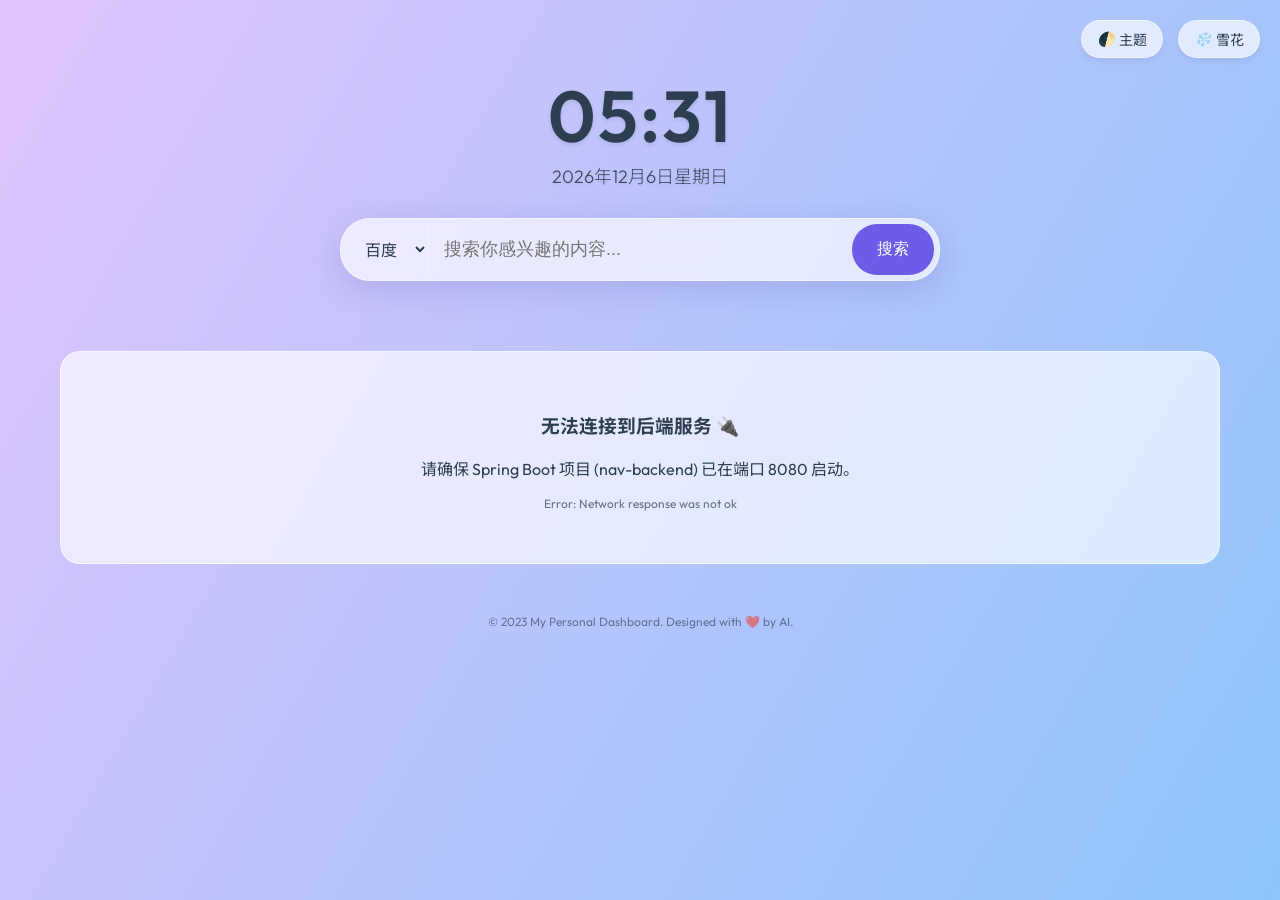
==== backend/src/main/resources/static/index.html @ 3fa12886 "Initial commit: Spring Boot navigation application with MySQL backend" ====
<!DOCTYPE html>
<html lang="zh-CN">

<head>
    <meta charset="UTF-8">
    <title>我的个人导航 | My Dashboard</title>
    <meta name="viewport" content="width=device-width, initial-scale=1">
    <!-- 引入 Google Fonts -->
    <link
        href="https://fonts.googleapis.com/css2?family=Noto+Sans+SC:wght@300;400;500;700&family=Outfit:wght@300;400;600&display=swap"
        rel="stylesheet">

    <style>
        :root {
            /* 白天主题 */
            --bg: linear-gradient(120deg, #e0c3fc 0%, #8ec5fc 100%);
            --text: #2c3e50;
            --glass-bg: rgba(255, 255, 255, 0.65);
            --glass-border: rgba(255, 255, 255, 0.5);
            --card-hover: rgba(255, 255, 255, 0.85);
            --nav-active: rgba(255, 255, 255, 0.9);
            --shadow: 0 8px 32px 0 rgba(31, 38, 135, 0.15);
            --snow-color: rgba(255, 255, 255, 0.8);
            --accent: #6c5ce7;
        }

        /* 夜间主题 */
        body.dark {
            --bg: linear-gradient(120deg, #0f2027 0%, #203a43 50%, #2c5364 100%);
            --text: #ecf0f1;
            --glass-bg: rgba(255, 255, 255, 0.08);
            --glass-border: rgba(255, 255, 255, 0.1);
            --card-hover: rgba(255, 255, 255, 0.15);
            --nav-active: rgba(255, 255, 255, 0.2);
            --shadow: 0 8px 32px 0 rgba(0, 0, 0, 0.3);
            --snow-color: rgba(255, 255, 255, 0.6);
            --accent: #a29bfe;
        }

        * {
            box-sizing: border-box;
        }

        body {
            margin: 0;
            font-family: 'Outfit', 'Noto Sans SC', sans-serif;
            background: var(--bg);
            background-attachment: fixed;
            color: var(--text);
            min-height: 100vh;
            transition: background 0.5s, color 0.5s;
            display: flex;
            flex-direction: column;
            align-items: center;
        }

        /* 顶部控制栏 */
        .top-controls {
            position: absolute;
            top: 20px;
            right: 20px;
            display: flex;
            gap: 15px;
            z-index: 100;
        }

        .control-btn {
            background: var(--glass-bg);
            padding: 8px 15px;
            border-radius: 20px;
            cursor: pointer;
            backdrop-filter: blur(8px);
            border: 1px solid var(--glass-border);
            transition: 0.3s;
            font-size: 14px;
            display: flex;
            align-items: center;
            gap: 5px;
            box-shadow: 0 4px 6px rgba(0, 0, 0, 0.05);
        }

        .control-btn:hover {
            transform: translateY(-2px);
            background: var(--card-hover);
        }

        /* 主容器 */
        .container {
            width: 100%;
            max-width: 1200px;
            padding: 40px 20px;
            display: flex;
            flex-direction: column;
            align-items: center;
            z-index: 1;
        }

        /* 时钟组件 */
        .clock-container {
            text-align: center;
            margin-bottom: 30px;
            margin-top: 40px;
            text-shadow: 0 2px 4px rgba(0, 0, 0, 0.1);
        }

        .time {
            font-size: 72px;
            font-weight: 600;
            letter-spacing: 2px;
            line-height: 1;
        }

        .date {
            font-size: 18px;
            margin-top: 10px;
            opacity: 0.9;
            font-weight: 300;
        }

        /* 搜索组件 */
        .search-container {
            width: 100%;
            max-width: 600px;
            margin-bottom: 40px;
            position: relative;
        }

        .search-box {
            display: flex;
            background: var(--glass-bg);
            backdrop-filter: blur(10px);
            border-radius: 30px;
            padding: 5px;
            box-shadow: var(--shadow);
            border: 1px solid var(--glass-border);
            transition: 0.3s;
        }

        .search-box:focus-within {
            transform: scale(1.02);
            box-shadow: 0 8px 40px rgba(0, 0, 0, 0.15);
            background: var(--card-hover);
        }

        .search-engine-select {
            background: transparent;
            border: none;
            color: var(--text);
            padding: 0 15px;
            font-size: 16px;
            cursor: pointer;
            border-right: 1px solid var(--glass-border);
            outline: none;
            font-family: inherit;
        }

        .search-input {
            flex: 1;
            background: transparent;
            border: none;
            padding: 15px;
            font-size: 18px;
            color: var(--text);
            outline: none;
        }

        .search-btn {
            background: var(--accent);
            color: white;
            border: none;
            padding: 0 25px;
            border-radius: 25px;
            cursor: pointer;
            font-size: 16px;
            transition: 0.3s;
        }

        .search-btn:hover {
            opacity: 0.9;
        }

        /* 导航分类 */
        .nav-bar {
            display: flex;
            flex-wrap: wrap;
            justify-content: center;
            gap: 15px;
            margin-bottom: 30px;
        }

        .nav-item {
            padding: 10px 20px;
            background: var(--glass-bg);
            border-radius: 15px;
            cursor: pointer;
            backdrop-filter: blur(5px);
            border: 1px solid var(--glass-border);
            transition: all 0.3s ease;
            font-size: 15px;
            font-weight: 500;
        }

        .nav-item:hover {
            transform: translateY(-3px);
            background: var(--card-hover);
        }

        .nav-item.active {
            background: var(--nav-active);
            color: var(--accent);
            font-weight: 700;
            box-shadow: var(--shadow);
            border-color: var(--accent);
        }

        /* 卡片网格 */
        .links {
            width: 100%;
            display: grid;
            grid-template-columns: repeat(auto-fill, minmax(240px, 1fr));
            gap: 25px;
            perspective: 1000px;
        }

        .card {
            background: var(--glass-bg);
            border-radius: 20px;
            padding: 25px;
            backdrop-filter: blur(8px);
            border: 1px solid var(--glass-border);
            transition: all 0.4s cubic-bezier(0.175, 0.885, 0.32, 1.275);
            cursor: pointer;
            position: relative;
            overflow: hidden;
            display: flex;
            flex-direction: column;
            gap: 8px;
        }

        .card::before {
            content: '';
            position: absolute;
            top: 0;
            left: 0;
            width: 100%;
            height: 100%;
            background: linear-gradient(45deg, transparent, rgba(255, 255, 255, 0.1), transparent);
            transform: translateX(-100%);
            transition: 0.5s;
        }

        .card:hover::before {
            transform: translateX(100%);
        }

        .card:hover {
            transform: translateY(-10px) scale(1.02);
            background: var(--card-hover);
            box-shadow: var(--shadow);
            border-color: var(--accent);
        }

        .card-icon {
            font-size: 24px;
            margin-bottom: 5px;
        }

        .card-title {
            font-size: 18px;
            font-weight: 700;
            color: var(--text);
        }

        .card-desc {
            font-size: 13px;
            opacity: 0.7;
            line-height: 1.4;
        }

        /* 雪花容器 */
        .snow-container {
            pointer-events: none;
            position: fixed;
            top: 0;
            left: 0;
            width: 100%;
            height: 100%;
            z-index: 0;
        }

        .snowflake {
            position: absolute;
            top: -20px;
            color: var(--snow-color);
            user-select: none;
            pointer-events: none;
            animation-name: snowfall;
            animation-timing-function: linear;
            animation-iteration-count: infinite;
        }

        @keyframes snowfall {
            to {
                transform: translateY(105vh);
            }
        }

        @keyframes fadeIn {
            from {
                opacity: 0;
                transform: translateY(10px);
            }

            to {
                opacity: 1;
                transform: translateY(0);
            }
        }

        /* 底部 */
        footer {
            margin-top: 50px;
            font-size: 12px;
            opacity: 0.6;
            text-align: center;
            padding-bottom: 20px;
        }

        /* 移动端适配 */
        @media (max-width: 768px) {
            .container {
                padding: 20px 15px;
            }

            .time {
                font-size: 42px;
            }

            .date {
                font-size: 14px;
            }

            .search-container {
                width: 100%;
                margin-bottom: 25px;
            }

            .search-input {
                padding: 12px;
                font-size: 16px;
            }

            .search-btn {
                padding: 0 15px;
                font-size: 14px;
            }

            .nav-bar {
                gap: 10px;
                overflow-x: auto;
                flex-wrap: nowrap;
                justify-content: flex-start;
                width: 100%;
                padding-bottom: 10px;
                margin-bottom: 20px;
                -webkit-overflow-scrolling: touch;
            }

            .nav-bar::-webkit-scrollbar {
                display: none;
            }

            .nav-item {
                flex-shrink: 0;
                white-space: nowrap;
                padding: 8px 16px;
                font-size: 14px;
            }

            .links {
                grid-template-columns: repeat(2, 1fr);
                gap: 12px;
            }

            .card {
                padding: 15px;
            }

            .card-icon {
                font-size: 20px;
            }

            .card-title {
                font-size: 15px;
            }

            .card-desc {
                font-size: 12px;
                display: -webkit-box;
                -webkit-line-clamp: 2;
                line-clamp: 2;
                -webkit-box-orient: vertical;
                overflow: hidden;
            }

            .top-controls {
                top: 15px;
                right: 15px;
            }

            .control-btn {
                padding: 6px 10px;
            }

            .control-btn span {
                display: none;
            }
        }

        @media (max-width: 375px) {
            .time {
                font-size: 36px;
            }

            .links {
                grid-template-columns: 1fr;
            }
        }
    </style>
</head>

<body>

    <!-- 雪花层 -->
    <div class="snow-container" id="snow"></div>

    <!-- 顶部控制按钮 -->
    <div class="top-controls">
        <div class="control-btn" id="toggleTheme" title="切换主题">
            <i>🌓</i> <span>主题</span>
        </div>
        <div class="control-btn" id="toggleSnow" title="切换雪花">
            <i>❄️</i> <span>雪花</span>
        </div>
    </div>

    <div class="container">
        <!-- 时钟 -->
        <div class="clock-container">
            <div class="time" id="clock">00:00</div>
            <div class="date" id="date">2023年1月1日 星期日</div>
        </div>

        <!-- 搜索框 -->
        <div class="search-container">
            <div class="search-box">
                <select class="search-engine-select" id="searchEngine">
                    <option value="baidu">百度</option>
                    <option value="bing">Bing</option>
                    <option value="google">谷歌</option>
                </select>
                <input type="text" class="search-input" id="searchInput" placeholder="搜索你感兴趣的内容..." autocomplete="off">
                <button class="search-btn" id="searchBtn">搜索</button>
            </div>
        </div>

        <!-- 分类导航（将由 JavaScript 动态生成） -->
        <div class="nav-bar">
            <!-- 导航项将从数据库动态加载 -->
        </div>

        <!-- 链接卡片容器 -->
        <div class="links" id="linksContainer">
            <!-- 卡片将通过 JS 动态生成 -->
        </div>

        <footer>
            &copy; 2023 My Personal Dashboard. Designed with ❤️ by AI.
        </footer>
    </div>

    <script>
        /* --- 数据配置 (从后端获取) --- */
        let navData = [];
        const linksContainer = document.getElementById('linksContainer');
        const navBar = document.querySelector('.nav-bar');

        // 获取后端数据并动态生成导航栏
        async function fetchNavData() {
            try {
                // 使用相对路径，自动连接同域名的后端
                const response = await fetch('/api/nav');
                if (!response.ok) {
                    throw new Error('Network response was not ok');
                }
                navData = await response.json();

                // 动态生成导航栏
                generateNavBar();

                // 渲染第一个分类的数据（如果有数据）
                if (navData.length > 0) {
                    renderCards(navData[0].name);
                }
            } catch (error) {
                console.error('Error fetching navigation data:', error);
                linksContainer.innerHTML = `
                    <div style="grid-column: 1 / -1; text-align: center; padding: 40px; color: var(--text); background: var(--glass-bg); border-radius: 20px; border: 1px solid var(--glass-border);">
                        <h3>无法连接到后端服务 🔌</h3>
                        <p>请确保 Spring Boot 项目 (nav-backend) 已在端口 8080 启动。</p>
                        <p style="font-size: 12px; opacity: 0.7; margin-top: 10px;">Error: ${error.message}</p>
                    </div>
                `;
            }
        }

        // 动态生成导航栏
        function generateNavBar() {
            navBar.innerHTML = ''; // 清空现有导航项

            navData.forEach((category, index) => {
                const navItem = document.createElement('div');
                navItem.className = 'nav-item';
                if (index === 0) {
                    navItem.classList.add('active'); // 第一个默认激活
                }
                navItem.dataset.category = category.name;
                navItem.innerHTML = `${category.icon || '�'} ${category.name}`;

                // 添加点击事件
                navItem.addEventListener('click', () => {
                    document.querySelectorAll('.nav-item').forEach(nav => nav.classList.remove('active'));
                    navItem.classList.add('active');
                    renderCards(category.name);
                });

                navBar.appendChild(navItem);
            });
        }

        /* --- 动态渲染卡片 --- */
        function renderCards(filterCategory) {
            linksContainer.innerHTML = ''; // 清空现有内容

            if (!navData || navData.length === 0) return;

            let allItems = [];
            navData.forEach(group => {
                // 后端返回字段: name (分类名), links (链接列表)
                if (group.links) {
                    group.links.forEach(item => {
                        // 给每个item附加分类信息
                        item.category = group.name;
                        allItems.push(item);
                    });
                }
            });

            allItems.forEach(item => {
                // 过滤逻辑：匹配分类
                if (item.category === filterCategory) {
                    const card = document.createElement('div');
                    card.className = 'card';
                    card.onclick = () => window.open(item.url);

                    // 简单的入场动画
                    card.style.animation = 'fadeIn 0.5s ease forwards';

                    card.innerHTML = `
                        <div class="card-icon">${item.icon || '�'}</div>
                        <div class="card-title">${item.title}</div>
                        <div class="card-desc">${item.description || ''}</div>
                    `;
                    linksContainer.appendChild(card);
                }
            });
        }

        // 初始化：尝试获取数据
        fetchNavData();

        /* --- 时钟功能 --- */
        function updateClock() {
            const now = new Date();
            const hours = String(now.getHours()).padStart(2, '0');
            const minutes = String(now.getMinutes()).padStart(2, '0');
            document.getElementById('clock').textContent = `${hours}:${minutes}`;

            const options = { year: 'numeric', month: 'long', day: 'numeric', weekday: 'long' };
            document.getElementById('date').textContent = now.toLocaleDateString('zh-CN', options);
        }
        setInterval(updateClock, 1000);
        updateClock();

        /* --- 搜索功能 --- */
        const searchInput = document.getElementById('searchInput');
        const searchBtn = document.getElementById('searchBtn');
        const searchEngine = document.getElementById('searchEngine');

        function performSearch() {
            const query = searchInput.value.trim();
            if (!query) return;

            let url = '';
            const engine = searchEngine.value;

            if (engine === 'baidu') {
                url = `https://www.baidu.com/s?wd=${encodeURIComponent(query)}`;
            } else if (engine === 'bing') {
                url = `https://cn.bing.com/search?q=${encodeURIComponent(query)}`;
            } else if (engine === 'google') {
                url = `https://www.google.com/search?q=${encodeURIComponent(query)}`;
            }

            window.open(url, '_blank');
        }

        searchBtn.addEventListener('click', performSearch);
        searchInput.addEventListener('keypress', (e) => {
            if (e.key === 'Enter') performSearch();
        });

        /* --- 主题切换 --- */
        const toggleThemeBtn = document.getElementById('toggleTheme');
        toggleThemeBtn.addEventListener('click', () => {
            document.body.classList.toggle('dark');
            const isDark = document.body.classList.contains('dark');
            toggleThemeBtn.querySelector('span').textContent = isDark ? '夜间' : '主题';
        });

        /* --- 雪花特效 --- */
        const snowContainer = document.getElementById('snow');
        let snowInterval;
        let isSnowing = true;

        function createSnowflake() {
            const snowflake = document.createElement('div');
            snowflake.classList.add('snowflake');
            snowflake.innerHTML = '❄';
            snowflake.style.left = Math.random() * 100 + 'vw';
            snowflake.style.fontSize = Math.random() * 10 + 10 + 'px';
            snowflake.style.opacity = Math.random();
            snowflake.style.animationDuration = Math.random() * 3 + 5 + 's'; // 5-8s

            snowContainer.appendChild(snowflake);

            // 动画结束后移除
            setTimeout(() => {
                snowflake.remove();
            }, 8000);
        }

        function startSnow() {
            snowInterval = setInterval(createSnowflake, 200);
        }

        function stopSnow() {
            clearInterval(snowInterval);
            snowContainer.innerHTML = '';
        }

        startSnow(); // 默认开启

        const toggleSnowBtn = document.getElementById('toggleSnow');
        toggleSnowBtn.addEventListener('click', () => {
            isSnowing = !isSnowing;
            if (isSnowing) {
                startSnow();
                toggleSnowBtn.style.opacity = '1';
            } else {
                stopSnow();
                toggleSnowBtn.style.opacity = '0.5';
            }
        });
    </script>
</body>

</html>
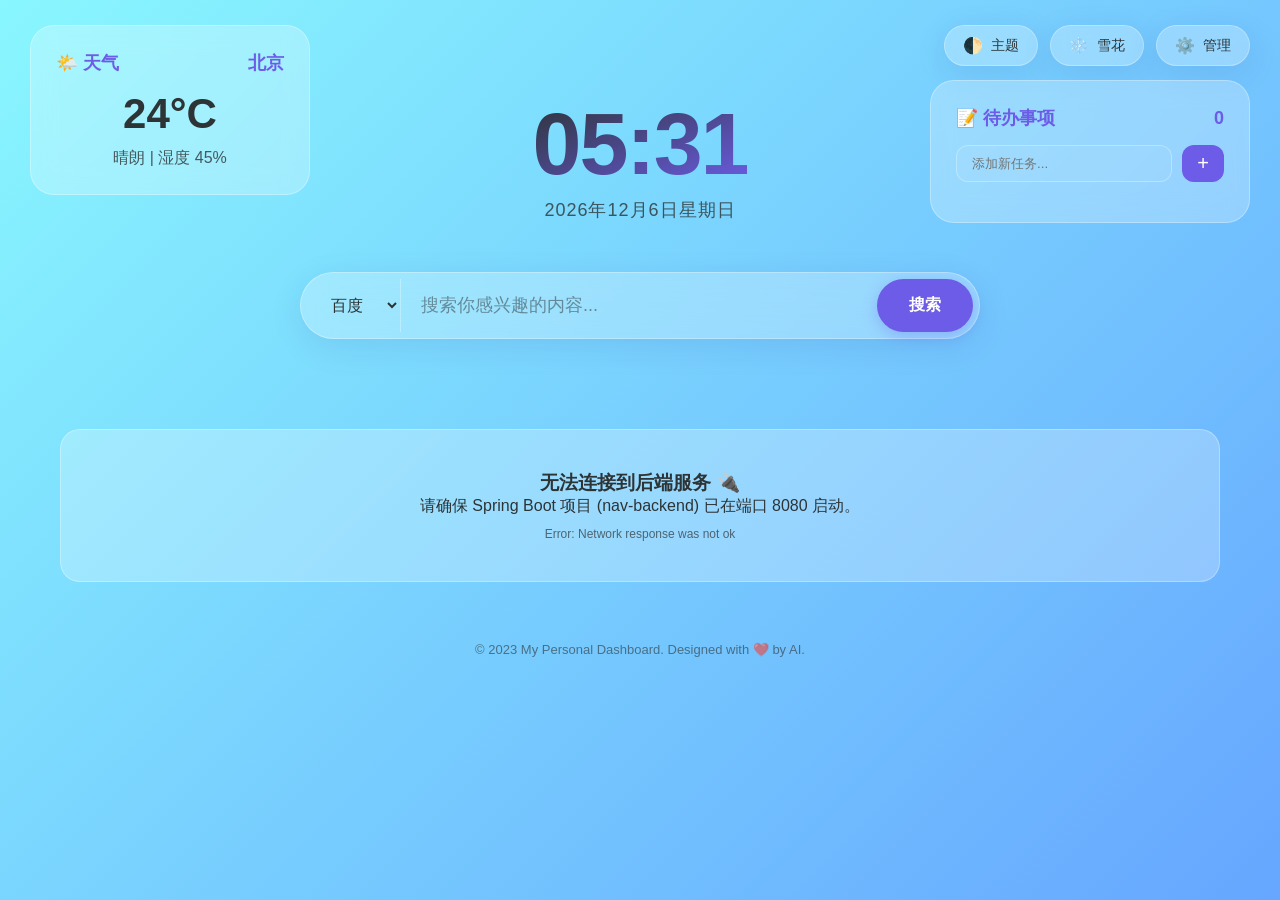
==== commit 008fb0f4: "1.增加管理端页面 2.增加天气组件和待办事项组件" ====
--- a/backend/src/main/resources/static/index.html
+++ b/backend/src/main/resources/static/index.html
@@ -6,177 +6,353 @@
     <title>我的个人导航 | My Dashboard</title>
     <meta name="viewport" content="width=device-width, initial-scale=1">
     <!-- 引入 Google Fonts -->
-    <link
-        href="https://fonts.googleapis.com/css2?family=Noto+Sans+SC:wght@300;400;500;700&family=Outfit:wght@300;400;600&display=swap"
-        rel="stylesheet">
-
     <style>
         :root {
-            /* 白天主题 */
-            --bg: linear-gradient(120deg, #e0c3fc 0%, #8ec5fc 100%);
-            --text: #2c3e50;
-            --glass-bg: rgba(255, 255, 255, 0.65);
-            --glass-border: rgba(255, 255, 255, 0.5);
-            --card-hover: rgba(255, 255, 255, 0.85);
-            --nav-active: rgba(255, 255, 255, 0.9);
-            --shadow: 0 8px 32px 0 rgba(31, 38, 135, 0.15);
+            --bg: linear-gradient(135deg, #89f7fe 0%, #66a6ff 100%);
+            --text: #2d3436;
+            --glass-bg: rgba(255, 255, 255, 0.25);
+            --glass-border: rgba(255, 255, 255, 0.3);
+            --card-hover: rgba(255, 255, 255, 0.4);
+            --nav-active: rgba(255, 255, 255, 0.5);
+            --shadow: 0 8px 32px 0 rgba(31, 38, 135, 0.1);
+            --shadow-hover: 0 12px 40px 0 rgba(31, 38, 135, 0.15);
             --snow-color: rgba(255, 255, 255, 0.8);
             --accent: #6c5ce7;
+            --accent-hover: #5649c0;
         }
 
         /* 夜间主题 */
         body.dark {
-            --bg: linear-gradient(120deg, #0f2027 0%, #203a43 50%, #2c5364 100%);
-            --text: #ecf0f1;
-            --glass-bg: rgba(255, 255, 255, 0.08);
-            --glass-border: rgba(255, 255, 255, 0.1);
-            --card-hover: rgba(255, 255, 255, 0.15);
-            --nav-active: rgba(255, 255, 255, 0.2);
+            --bg: linear-gradient(135deg, #1e2024 0%, #232526 100%);
+            --text: #dfe6e9;
+            --glass-bg: rgba(30, 30, 30, 0.6);
+            --glass-border: rgba(255, 255, 255, 0.08);
+            --card-hover: rgba(45, 45, 45, 0.8);
+            --nav-active: rgba(50, 50, 50, 0.9);
             --shadow: 0 8px 32px 0 rgba(0, 0, 0, 0.3);
-            --snow-color: rgba(255, 255, 255, 0.6);
+            --shadow-hover: 0 12px 40px 0 rgba(0, 0, 0, 0.4);
+            --snow-color: rgba(255, 255, 255, 0.4);
             --accent: #a29bfe;
+            --accent-hover: #8e84f5;
         }
 
         * {
             box-sizing: border-box;
+            margin: 0;
+            padding: 0;
         }
 
         body {
-            margin: 0;
             font-family: 'Outfit', 'Noto Sans SC', sans-serif;
             background: var(--bg);
             background-attachment: fixed;
             color: var(--text);
             min-height: 100vh;
-            transition: background 0.5s, color 0.5s;
+            transition: background 0.5s ease, color 0.5s ease;
             display: flex;
             flex-direction: column;
             align-items: center;
+            overflow-x: hidden;
         }
 
         /* 顶部控制栏 */
         .top-controls {
-            position: absolute;
-            top: 20px;
-            right: 20px;
-            display: flex;
-            gap: 15px;
+            position: fixed;
+            top: 25px;
+            right: 30px;
+            display: flex;
+            gap: 12px;
             z-index: 100;
         }
 
         .control-btn {
             background: var(--glass-bg);
-            padding: 8px 15px;
-            border-radius: 20px;
+            padding: 10px 18px;
+            border-radius: 30px;
             cursor: pointer;
-            backdrop-filter: blur(8px);
+            backdrop-filter: blur(12px);
+            -webkit-backdrop-filter: blur(12px);
             border: 1px solid var(--glass-border);
-            transition: 0.3s;
+            transition: all 0.3s cubic-bezier(0.4, 0, 0.2, 1);
             font-size: 14px;
+            font-weight: 500;
             display: flex;
             align-items: center;
-            gap: 5px;
-            box-shadow: 0 4px 6px rgba(0, 0, 0, 0.05);
+            gap: 8px;
+            box-shadow: var(--shadow);
+            color: var(--text);
+            text-decoration: none;
+            user-select: none;
         }
 
         .control-btn:hover {
             transform: translateY(-2px);
             background: var(--card-hover);
+            box-shadow: var(--shadow-hover);
+        }
+
+        .control-btn i {
+            font-style: normal;
+            font-size: 16px;
+        }
+
+        /* 天气组件 - 左上角固定 */
+        .weather-card {
+            position: fixed;
+            top: 25px;
+            left: 30px;
+            width: 280px;
+            z-index: 100;
+            background: var(--glass-bg);
+            border-radius: 24px;
+            padding: 25px;
+            backdrop-filter: blur(12px);
+            -webkit-backdrop-filter: blur(12px);
+            border: 1px solid var(--glass-border);
+            transition: all 0.3s ease;
+            animation: fadeInDown 1s ease-out;
+        }
+
+        .weather-card:hover {
+            transform: translateY(-5px);
+            box-shadow: var(--shadow-hover);
+        }
+
+        /* 待办事项组件 - 右上角控制按钮下方 */
+        .todo-card {
+            position: fixed;
+            top: 80px;
+            right: 30px;
+            width: 320px;
+            max-height: calc(100vh - 120px);
+            overflow-y: auto;
+            z-index: 100;
+            background: var(--glass-bg);
+            border-radius: 24px;
+            padding: 25px;
+            backdrop-filter: blur(12px);
+            -webkit-backdrop-filter: blur(12px);
+            border: 1px solid var(--glass-border);
+            transition: all 0.3s ease;
+            animation: fadeInDown 1s ease-out 0.2s backwards;
+        }
+
+        .todo-card:hover {
+            transform: translateY(-5px);
+            box-shadow: var(--shadow-hover);
+        }
+
+        .widget-header {
+            display: flex;
+            justify-content: space-between;
+            align-items: center;
+            margin-bottom: 15px;
+            font-size: 18px;
+            font-weight: 600;
+            color: var(--accent);
+        }
+
+        .weather-content {
+            display: flex;
+            flex-direction: column;
+            align-items: center;
+            gap: 10px;
+        }
+
+        .weather-temp {
+            font-size: 42px;
+            font-weight: 700;
+        }
+
+        .weather-desc {
+            font-size: 16px;
+            opacity: 0.8;
+        }
+
+        .todo-input-box {
+            display: flex;
+            gap: 10px;
+            margin-bottom: 15px;
+        }
+
+        .todo-input-box input {
+            flex: 1;
+            padding: 10px 15px;
+            border-radius: 12px;
+            border: 1px solid var(--glass-border);
+            background: rgba(255, 255, 255, 0.05);
+            color: var(--text);
+            outline: none;
+        }
+
+        .todo-input-box button {
+            padding: 0 15px;
+            border-radius: 12px;
+            border: none;
+            background: var(--accent);
+            color: white;
+            cursor: pointer;
+            font-size: 20px;
+        }
+
+        .todo-list {
+            max-height: 400px;
+            overflow-y: auto;
+            display: flex;
+            flex-direction: column;
+            gap: 8px;
+        }
+
+        .todo-item {
+            display: flex;
+            align-items: center;
+            gap: 10px;
+            padding: 8px 12px;
+            background: rgba(255, 255, 255, 0.03);
+            border-radius: 8px;
+            font-size: 14px;
+        }
+
+        .todo-item.completed span {
+            text-decoration: line-through;
+            opacity: 0.5;
+        }
+
+        .todo-checkbox {
+            cursor: pointer;
+            width: 16px;
+            height: 16px;
+        }
+
+        .todo-delete {
+            margin-left: auto;
+            cursor: pointer;
+            opacity: 0.5;
+        }
+
+        .todo-delete:hover {
+            opacity: 1;
+            color: #ff7675;
         }
 
         /* 主容器 */
         .container {
             width: 100%;
             max-width: 1200px;
-            padding: 40px 20px;
+            padding: 60px 20px 40px;
             display: flex;
             flex-direction: column;
             align-items: center;
             z-index: 1;
+            position: relative;
         }
 
         /* 时钟组件 */
         .clock-container {
             text-align: center;
-            margin-bottom: 30px;
+            margin-bottom: 50px;
             margin-top: 40px;
-            text-shadow: 0 2px 4px rgba(0, 0, 0, 0.1);
+            animation: fadeInDown 1s ease-out;
         }
 
         .time {
-            font-size: 72px;
-            font-weight: 600;
-            letter-spacing: 2px;
+            font-size: 88px;
+            font-weight: 700;
+            letter-spacing: -2px;
             line-height: 1;
+            background: linear-gradient(to bottom right, var(--text), var(--accent));
+            -webkit-background-clip: text;
+            background-clip: text;
+            -webkit-text-fill-color: transparent;
+            margin-bottom: 10px;
         }
 
         .date {
             font-size: 18px;
-            margin-top: 10px;
-            opacity: 0.9;
-            font-weight: 300;
+            opacity: 0.8;
+            font-weight: 400;
+            letter-spacing: 1px;
         }
 
         /* 搜索组件 */
         .search-container {
             width: 100%;
-            max-width: 600px;
-            margin-bottom: 40px;
+            max-width: 680px;
+            margin-bottom: 50px;
             position: relative;
+            animation: fadeInUp 1s ease-out 0.2s backwards;
         }
 
         .search-box {
             display: flex;
             background: var(--glass-bg);
-            backdrop-filter: blur(10px);
-            border-radius: 30px;
-            padding: 5px;
+            backdrop-filter: blur(16px);
+            -webkit-backdrop-filter: blur(16px);
+            border-radius: 40px;
+            padding: 6px;
             box-shadow: var(--shadow);
             border: 1px solid var(--glass-border);
-            transition: 0.3s;
+            transition: all 0.3s ease;
         }
 
         .search-box:focus-within {
-            transform: scale(1.02);
-            box-shadow: 0 8px 40px rgba(0, 0, 0, 0.15);
+            transform: translateY(-2px) scale(1.01);
+            box-shadow: var(--shadow-hover);
             background: var(--card-hover);
+            border-color: var(--accent);
         }
 
         .search-engine-select {
             background: transparent;
             border: none;
             color: var(--text);
-            padding: 0 15px;
+            padding: 0 20px;
             font-size: 16px;
             cursor: pointer;
             border-right: 1px solid var(--glass-border);
             outline: none;
             font-family: inherit;
+            font-weight: 500;
+            transition: color 0.3s;
+        }
+
+        .search-engine-select:hover {
+            color: var(--accent);
         }
 
         .search-input {
             flex: 1;
             background: transparent;
             border: none;
-            padding: 15px;
+            padding: 16px 20px;
             font-size: 18px;
             color: var(--text);
             outline: none;
+            font-weight: 400;
+        }
+
+        .search-input::placeholder {
+            color: var(--text);
+            opacity: 0.5;
         }
 
         .search-btn {
             background: var(--accent);
             color: white;
             border: none;
-            padding: 0 25px;
-            border-radius: 25px;
+            padding: 0 32px;
+            border-radius: 30px;
             cursor: pointer;
             font-size: 16px;
-            transition: 0.3s;
+            font-weight: 600;
+            transition: all 0.3s ease;
+            box-shadow: 0 4px 15px rgba(108, 92, 231, 0.3);
         }
 
         .search-btn:hover {
-            opacity: 0.9;
+            background: var(--accent-hover);
+            transform: translateY(-1px);
+            box-shadow: 0 6px 20px rgba(108, 92, 231, 0.4);
         }
 
         /* 导航分类 */
@@ -184,25 +360,31 @@
             display: flex;
             flex-wrap: wrap;
             justify-content: center;
-            gap: 15px;
-            margin-bottom: 30px;
+            gap: 12px;
+            margin-bottom: 40px;
+            animation: fadeInUp 1s ease-out 0.4s backwards;
         }
 
         .nav-item {
-            padding: 10px 20px;
+            padding: 10px 24px;
             background: var(--glass-bg);
-            border-radius: 15px;
+            border-radius: 20px;
             cursor: pointer;
-            backdrop-filter: blur(5px);
+            backdrop-filter: blur(10px);
+            -webkit-backdrop-filter: blur(10px);
             border: 1px solid var(--glass-border);
-            transition: all 0.3s ease;
+            transition: all 0.3s cubic-bezier(0.4, 0, 0.2, 1);
             font-size: 15px;
             font-weight: 500;
+            color: var(--text);
+            opacity: 0.8;
         }
 
         .nav-item:hover {
             transform: translateY(-3px);
             background: var(--card-hover);
+            opacity: 1;
+            box-shadow: var(--shadow);
         }
 
         .nav-item.active {
@@ -211,22 +393,25 @@
             font-weight: 700;
             box-shadow: var(--shadow);
             border-color: var(--accent);
+            opacity: 1;
         }
 
         /* 卡片网格 */
         .links {
             width: 100%;
             display: grid;
-            grid-template-columns: repeat(auto-fill, minmax(240px, 1fr));
+            grid-template-columns: repeat(auto-fill, minmax(260px, 1fr));
             gap: 25px;
             perspective: 1000px;
+            animation: fadeInUp 1s ease-out 0.6s backwards;
         }
 
         .card {
             background: var(--glass-bg);
-            border-radius: 20px;
-            padding: 25px;
-            backdrop-filter: blur(8px);
+            border-radius: 24px;
+            padding: 28px;
+            backdrop-filter: blur(12px);
+            -webkit-backdrop-filter: blur(12px);
             border: 1px solid var(--glass-border);
             transition: all 0.4s cubic-bezier(0.175, 0.885, 0.32, 1.275);
             cursor: pointer;
@@ -234,7 +419,8 @@
             overflow: hidden;
             display: flex;
             flex-direction: column;
-            gap: 8px;
+            gap: 12px;
+            height: 100%;
         }
 
         .card::before {
@@ -246,7 +432,7 @@
             height: 100%;
             background: linear-gradient(45deg, transparent, rgba(255, 255, 255, 0.1), transparent);
             transform: translateX(-100%);
-            transition: 0.5s;
+            transition: 0.6s;
         }
 
         .card:hover::before {
@@ -254,27 +440,34 @@
         }
 
         .card:hover {
-            transform: translateY(-10px) scale(1.02);
+            transform: translateY(-8px) scale(1.02);
             background: var(--card-hover);
-            box-shadow: var(--shadow);
+            box-shadow: var(--shadow-hover);
             border-color: var(--accent);
         }
 
         .card-icon {
-            font-size: 24px;
+            font-size: 32px;
             margin-bottom: 5px;
+            filter: drop-shadow(0 2px 4px rgba(0, 0, 0, 0.1));
         }
 
         .card-title {
             font-size: 18px;
             font-weight: 700;
             color: var(--text);
+            letter-spacing: 0.5px;
         }
 
         .card-desc {
-            font-size: 13px;
+            font-size: 14px;
             opacity: 0.7;
-            line-height: 1.4;
+            line-height: 1.5;
+            display: -webkit-box;
+            -webkit-line-clamp: 2;
+            line-clamp: 2;
+            -webkit-box-orient: vertical;
+            overflow: hidden;
         }
 
         /* 雪花容器 */
@@ -305,10 +498,10 @@
             }
         }
 
-        @keyframes fadeIn {
+        @keyframes fadeInUp {
             from {
                 opacity: 0;
-                transform: translateY(10px);
+                transform: translateY(30px);
             }
 
             to {
@@ -317,41 +510,66 @@
             }
         }
 
+        @keyframes fadeInDown {
+            from {
+                opacity: 0;
+                transform: translateY(-30px);
+            }
+
+            to {
+                opacity: 1;
+                transform: translateY(0);
+            }
+        }
+
+        @keyframes cardEnter {
+            from {
+                opacity: 0;
+                transform: scale(0.9);
+            }
+
+            to {
+                opacity: 1;
+                transform: scale(1);
+            }
+        }
+
         /* 底部 */
         footer {
-            margin-top: 50px;
-            font-size: 12px;
+            margin-top: 60px;
+            font-size: 13px;
             opacity: 0.6;
             text-align: center;
-            padding-bottom: 20px;
+            padding-bottom: 30px;
+            font-weight: 300;
         }
 
         /* 移动端适配 */
         @media (max-width: 768px) {
             .container {
-                padding: 20px 15px;
+                padding: 80px 15px 30px;
             }
 
             .time {
-                font-size: 42px;
+                font-size: 56px;
             }
 
             .date {
-                font-size: 14px;
+                font-size: 15px;
             }
 
             .search-container {
                 width: 100%;
-                margin-bottom: 25px;
+                margin-bottom: 30px;
             }
 
             .search-input {
-                padding: 12px;
+                padding: 14px;
                 font-size: 16px;
             }
 
             .search-btn {
-                padding: 0 15px;
+                padding: 0 20px;
                 font-size: 14px;
             }
 
@@ -362,8 +580,9 @@
                 justify-content: flex-start;
                 width: 100%;
                 padding-bottom: 10px;
-                margin-bottom: 20px;
+                margin-bottom: 25px;
                 -webkit-overflow-scrolling: touch;
+                padding-left: 5px;
             }
 
             .nav-bar::-webkit-scrollbar {
@@ -373,66 +592,79 @@
             .nav-item {
                 flex-shrink: 0;
                 white-space: nowrap;
-                padding: 8px 16px;
+                padding: 8px 18px;
                 font-size: 14px;
             }
 
             .links {
                 grid-template-columns: repeat(2, 1fr);
-                gap: 12px;
+                gap: 15px;
             }
 
             .card {
-                padding: 15px;
+                padding: 20px;
+                border-radius: 18px;
             }
 
             .card-icon {
-                font-size: 20px;
+                font-size: 26px;
             }
 
             .card-title {
-                font-size: 15px;
+                font-size: 16px;
             }
 
             .card-desc {
                 font-size: 12px;
-                display: -webkit-box;
-                -webkit-line-clamp: 2;
-                line-clamp: 2;
-                -webkit-box-orient: vertical;
-                overflow: hidden;
             }
 
             .top-controls {
                 top: 15px;
                 right: 15px;
+                gap: 8px;
             }
 
             .control-btn {
-                padding: 6px 10px;
+                padding: 8px 12px;
             }
 
             .control-btn span {
                 display: none;
             }
-        }
-
-        @media (max-width: 375px) {
-            .time {
-                font-size: 36px;
-            }
-
-            .links {
-                grid-template-columns: 1fr;
+
+            .control-btn i {
+                font-size: 18px;
+            }
+
+            .weather-card {
+                top: 15px;
+                left: 15px;
+                width: 240px;
+            }
+
+            .todo-card {
+                top: 70px;
+                right: 15px;
+                width: 280px;
             }
         }
     </style>
 </head>
 
 <body>
-
-    <!-- 雪花层 -->
     <div class="snow-container" id="snow"></div>
+
+    <!-- 天气组件 - 左上角 -->
+    <div class="weather-card">
+        <div class="widget-header">
+            <span>🌤️ 天气</span>
+            <span class="weather-loc" id="weatherLoc">定位中...</span>
+        </div>
+        <div class="weather-content" id="weatherContent">
+            <div class="weather-temp">--°C</div>
+            <div class="weather-desc">加载中...</div>
+        </div>
+    </div>
 
     <!-- 顶部控制按钮 -->
     <div class="top-controls">
@@ -441,6 +673,24 @@
         </div>
         <div class="control-btn" id="toggleSnow" title="切换雪花">
             <i>❄️</i> <span>雪花</span>
+        </div>
+        <a href="admin.html" class="control-btn" title="管理后台">
+            <i>⚙️</i> <span>管理</span>
+        </a>
+    </div>
+
+    <!-- 待办事项组件 - 右上角控制按钮下方 -->
+    <div class="todo-card">
+        <div class="widget-header">
+            <span>📝 待办事项</span>
+            <span class="todo-count" id="todoCount">0</span>
+        </div>
+        <div class="todo-input-box">
+            <input type="text" id="todoInput" placeholder="添加新任务...">
+            <button id="addTodoBtn">+</button>
+        </div>
+        <div class="todo-list" id="todoList">
+            <!-- 待办项动态生成 -->
         </div>
     </div>
 
@@ -464,7 +714,7 @@
             </div>
         </div>
 
-        <!-- 分类导航（将由 JavaScript 动态生成） -->
+        <!-- 分类导航 -->
         <div class="nav-bar">
             <!-- 导航项将从数据库动态加载 -->
         </div>
@@ -525,7 +775,7 @@
                     navItem.classList.add('active'); // 第一个默认激活
                 }
                 navItem.dataset.category = category.name;
-                navItem.innerHTML = `${category.icon || '�'} ${category.name}`;
+                navItem.innerHTML = `${category.icon || '📁'} ${category.name}`;
 
                 // 添加点击事件
                 navItem.addEventListener('click', () => {
@@ -563,11 +813,11 @@
                     card.className = 'card';
                     card.onclick = () => window.open(item.url);
 
-                    // 简单的入场动画
-                    card.style.animation = 'fadeIn 0.5s ease forwards';
+                    // 入场动画
+                    card.style.animation = 'cardEnter 0.5s cubic-bezier(0.175, 0.885, 0.32, 1.275) forwards';
 
                     card.innerHTML = `
-                        <div class="card-icon">${item.icon || '�'}</div>
+                        <div class="card-icon">${item.icon || '🔗'}</div>
                         <div class="card-title">${item.title}</div>
                         <div class="card-desc">${item.description || ''}</div>
                     `;
@@ -586,9 +836,15 @@
             const minutes = String(now.getMinutes()).padStart(2, '0');
             document.getElementById('clock').textContent = `${hours}:${minutes}`;
 
-            const options = { year: 'numeric', month: 'long', day: 'numeric', weekday: 'long' };
+            const options = {
+                year: 'numeric',
+                month: 'long',
+                day: 'numeric',
+                weekday: 'long'
+            };
             document.getElementById('date').textContent = now.toLocaleDateString('zh-CN', options);
         }
+
         setInterval(updateClock, 1000);
         updateClock();
 
@@ -672,6 +928,82 @@
                 toggleSnowBtn.style.opacity = '0.5';
             }
         });
+
+        /* --- 天气组件 (模拟数据) --- */
+        // 实际开发中可对接高德/百度天气API
+        function updateWeather() {
+            const weatherLoc = document.getElementById('weatherLoc');
+            const weatherContent = document.getElementById('weatherContent');
+
+            // 模拟获取地理位置和天气
+            setTimeout(() => {
+                weatherLoc.textContent = '北京';
+                weatherContent.innerHTML = `
+                    <div class="weather-temp">24°C</div>
+                    <div class="weather-desc">晴朗 | 湿度 45%</div>
+                `;
+            }, 1000);
+        }
+        updateWeather();
+
+        /* --- 待办事项组件 --- */
+        const todoInput = document.getElementById('todoInput');
+        const addTodoBtn = document.getElementById('addTodoBtn');
+        const todoList = document.getElementById('todoList');
+        const todoCount = document.getElementById('todoCount');
+
+        // 从 localStorage 加载
+        let todos = JSON.parse(localStorage.getItem('nav_todos')) || [];
+
+        function saveTodos() {
+            localStorage.setItem('nav_todos', JSON.stringify(todos));
+            renderTodos();
+        }
+
+        function renderTodos() {
+            todoList.innerHTML = '';
+            todoCount.textContent = todos.length;
+
+            todos.forEach((todo, index) => {
+                const item = document.createElement('div');
+                item.className = `todo-item ${todo.completed ? 'completed' : ''}`;
+                item.innerHTML = `
+                    <input type="checkbox" class="todo-checkbox" ${todo.completed ? 'checked' : ''}>
+                    <span>${todo.text}</span>
+                    <span class="todo-delete">✖</span>
+                `;
+
+                // 切换状态
+                item.querySelector('.todo-checkbox').addEventListener('change', () => {
+                    todos[index].completed = !todos[index].completed;
+                    saveTodos();
+                });
+
+                // 删除
+                item.querySelector('.todo-delete').addEventListener('click', () => {
+                    todos.splice(index, 1);
+                    saveTodos();
+                });
+
+                todoList.appendChild(item);
+            });
+        }
+
+        addTodoBtn.addEventListener('click', () => {
+            const text = todoInput.value.trim();
+            if (text) {
+                todos.push({ text, completed: false });
+                todoInput.value = '';
+                saveTodos();
+            }
+        });
+
+        todoInput.addEventListener('keypress', (e) => {
+            if (e.key === 'Enter') addTodoBtn.click();
+        });
+
+        renderTodos();
+
     </script>
 </body>
 
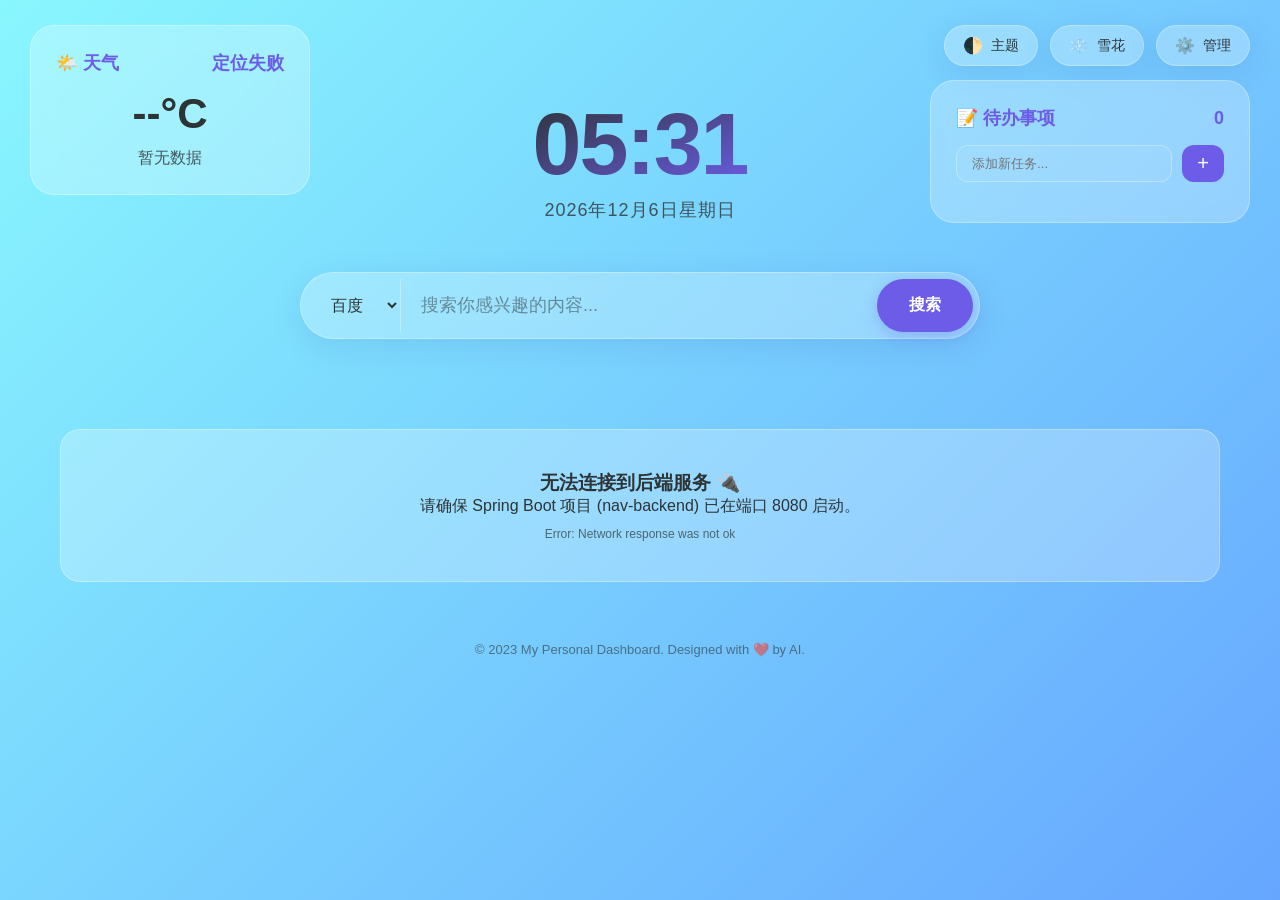
==== commit 22d5afa3: "1.天气组件真是数据" ====
--- a/backend/src/main/resources/static/index.html
+++ b/backend/src/main/resources/static/index.html
@@ -649,6 +649,7 @@
             }
         }
     </style>
+    <link rel="stylesheet" href="weather.css">
 </head>
 
 <body>
@@ -931,20 +932,20 @@
 
         /* --- 天气组件 (模拟数据) --- */
         // 实际开发中可对接高德/百度天气API
-        function updateWeather() {
-            const weatherLoc = document.getElementById('weatherLoc');
-            const weatherContent = document.getElementById('weatherContent');
-
-            // 模拟获取地理位置和天气
-            setTimeout(() => {
-                weatherLoc.textContent = '北京';
-                weatherContent.innerHTML = `
-                    <div class="weather-temp">24°C</div>
-                    <div class="weather-desc">晴朗 | 湿度 45%</div>
-                `;
-            }, 1000);
-        }
-        updateWeather();
+        // function updateWeather() {
+        //     const weatherLoc = document.getElementById('weatherLoc');
+        //     const weatherContent = document.getElementById('weatherContent');
+
+        //     // 模拟获取地理位置和天气
+        //     setTimeout(() => {
+        //         weatherLoc.textContent = '北京';
+        //         weatherContent.innerHTML = `
+        //             <div class="weather-temp">24°C</div>
+        //             <div class="weather-desc">晴朗 | 湿度 45%</div>
+        //         `;
+        //     }, 1000);
+        // }
+        // updateWeather();
 
         /* --- 待办事项组件 --- */
         const todoInput = document.getElementById('todoInput');
@@ -1005,6 +1006,9 @@
         renderTodos();
 
     </script>
+
+    <script src="weather.js"></script>
+
 </body>
 
 </html>
--- a/backend/src/main/resources/static/weather.css
+++ b/backend/src/main/resources/static/weather.css
@@ -0,0 +1,87 @@
+/* 天气弹窗样式 */
+.weather-card {
+    cursor: pointer;
+}
+
+.weather-popup {
+    display: none;
+    position: absolute;
+    top: 100%;
+    left: 0;
+    margin-top: 10px;
+    background: rgba(255, 255, 255, 0.1);
+    /* Fallback */
+    background: var(--glass-bg, rgba(255, 255, 255, 0.1));
+    backdrop-filter: blur(20px);
+    -webkit-backdrop-filter: blur(20px);
+    border: 1px solid rgba(255, 255, 255, 0.2);
+    /* Fallback */
+    border: 1px solid var(--glass-border, rgba(255, 255, 255, 0.2));
+    border-radius: 16px;
+    padding: 15px;
+    min-width: 300px;
+    box-shadow: 0 8px 32px rgba(0, 0, 0, 0.1);
+    z-index: 1000;
+    animation: fadeInUp 0.3s ease;
+    color: #fff;
+    /* Ensure text is visible */
+    color: var(--text, #fff);
+}
+
+.popup-header {
+    font-size: 14px;
+    font-weight: 600;
+    margin-bottom: 12px;
+    padding-bottom: 8px;
+    border-bottom: 1px solid rgba(255, 255, 255, 0.2);
+    border-bottom: 1px solid var(--glass-border, rgba(255, 255, 255, 0.2));
+}
+
+.forecast-list {
+    display: flex;
+    flex-direction: column;
+    gap: 8px;
+}
+
+.forecast-item {
+    display: flex;
+    justify-content: space-between;
+    align-items: center;
+    padding: 8px 10px;
+    background: rgba(255, 255, 255, 0.05);
+    border-radius: 8px;
+    font-size: 13px;
+    transition: background 0.2s;
+}
+
+.forecast-item:hover {
+    background: rgba(255, 255, 255, 0.1);
+}
+
+.forecast-date {
+    opacity: 0.8;
+    min-width: 80px;
+}
+
+.forecast-cond {
+    flex: 1;
+    text-align: center;
+}
+
+.forecast-temp {
+    font-weight: 500;
+    min-width: 100px;
+    text-align: right;
+}
+
+@keyframes fadeInUp {
+    from {
+        opacity: 0;
+        transform: translateY(10px);
+    }
+
+    to {
+        opacity: 1;
+        transform: translateY(0);
+    }
+}
